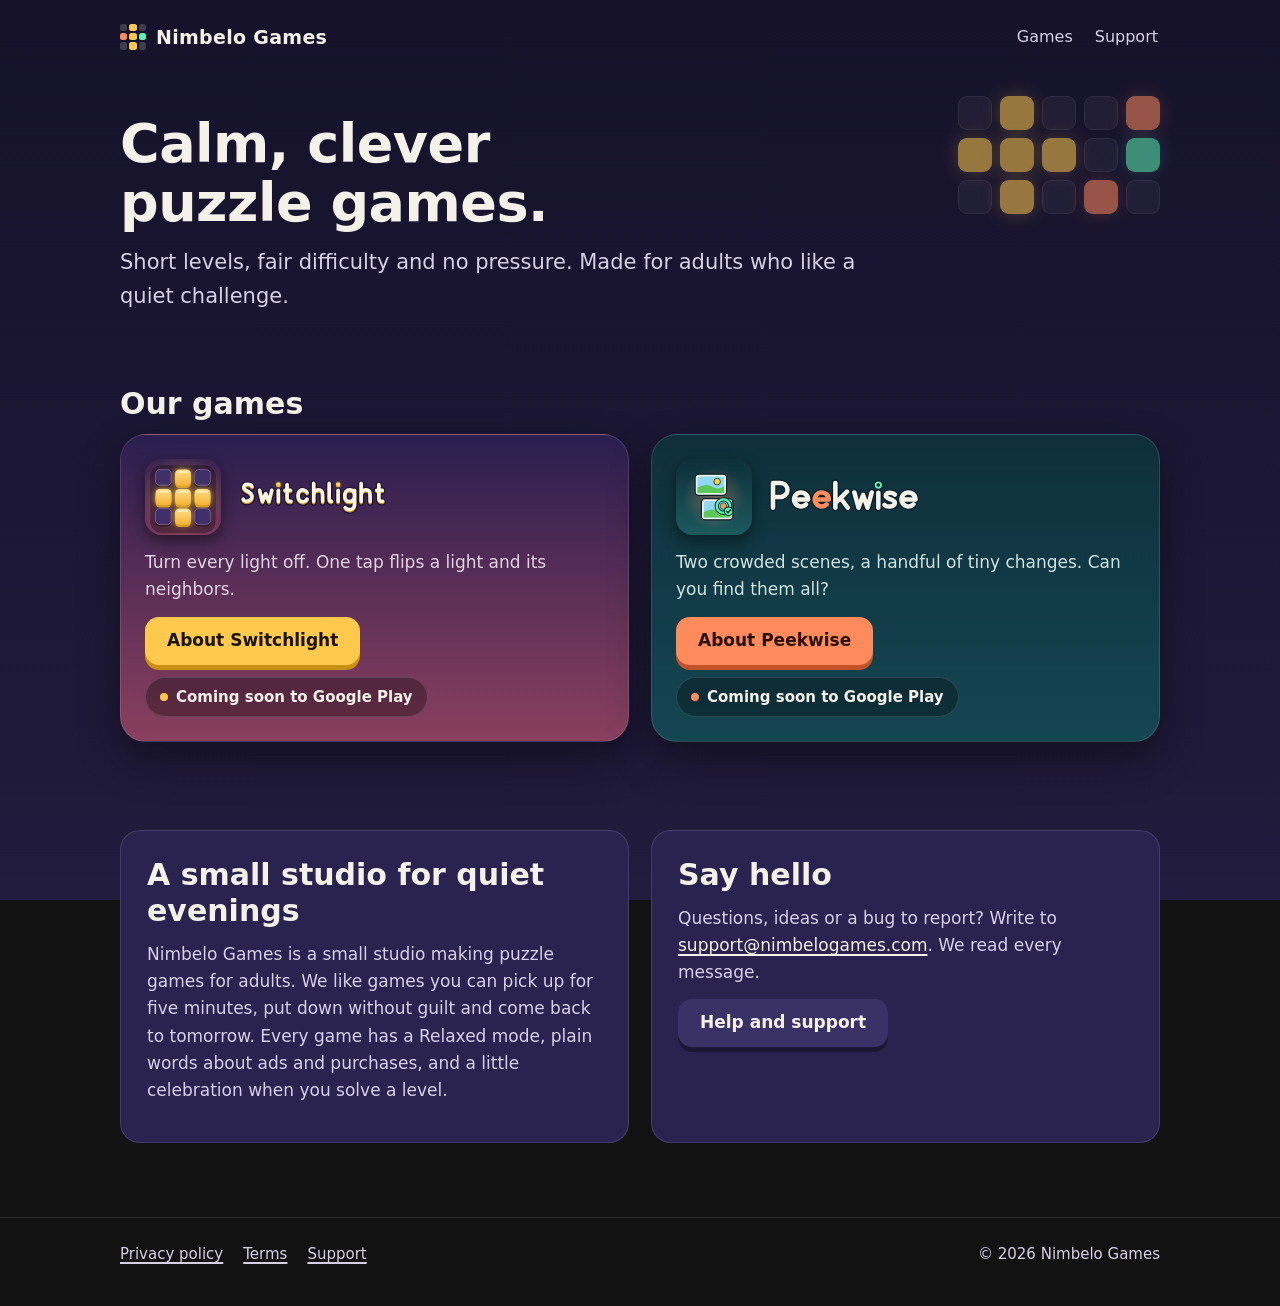
==== index.html @ 4d1a4976 "Favicon on every page; screenshot frames hidden until real ones exist (design 71d658f) Co-Authored-B" ====
<!doctype html>
<html lang="en">
<head>
<meta charset="utf-8">
<meta name="viewport" content="width=device-width, initial-scale=1">
<title>Nimbelo Games: calm, clever puzzle games for adults</title>
<meta name="description" content="Nimbelo Games makes calm, clever puzzle games for adults. Short levels, fair difficulty and no pressure. Switchlight and Peekwise, coming to Google Play.">
<meta name="theme-color" content="#15122A">
<link rel="icon" href="/assets/favicon.svg" type="image/svg+xml">
<link rel="stylesheet" href="/site.css">
</head>
<body class="studio">
<a class="skip" href="#main">Skip to content</a>
<header class="site-header"><div class="wrap">
  <a class="studio-name" href="/"><span class="studio-mark" aria-hidden="true"><i></i><i class="on"></i><i></i><i class="alt"></i><i class="on"></i><i class="mint"></i><i></i><i class="on"></i><i></i></span>Nimbelo Games</a>
  <nav class="site-nav" aria-label="Main"><a href="#games">Games</a><a href="/support/">Support</a></nav>
</div></header>

<main id="main">
  <div class="wrap hero">
    <div class="hero-cells" aria-hidden="true">
      <i class="" style="--d:0"></i><i class="on" style="--d:1"></i><i class="" style="--d:2"></i><i class="" style="--d:3"></i><i class="alt" style="--d:4"></i>
      <i class="on" style="--d:1"></i><i class="on" style="--d:2"></i><i class="on" style="--d:3"></i><i class="" style="--d:4"></i><i class="mint" style="--d:5"></i>
      <i class="" style="--d:2"></i><i class="on" style="--d:3"></i><i class="" style="--d:4"></i><i class="alt" style="--d:5"></i><i class="" style="--d:6"></i>
    </div>
    <h1>Calm, clever<br>puzzle games.</h1>
    <p class="lead">Short levels, fair difficulty and no pressure. Made for adults who like a quiet challenge.</p>
  </div>

  <section id="games" aria-labelledby="games-h"><div class="wrap">
    <h2 id="games-h">Our games</h2>
    <div class="games">
      <article class="game-card switchlight">
        <div class="head">
          <img class="icon" src="/assets/switchlight-icon.svg" alt="" width="76" height="76">
          <img class="wordmark" src="/assets/switchlight-wordmark.svg" alt="Switchlight" height="38">
        </div>
        <p>Turn every light off. One tap flips a light and its neighbors.</p>
        <div class="actions"><a class="btn" href="/switchlight/">About Switchlight</a><span class="soon">Coming soon to Google Play</span></div>
      </article>
      <article class="game-card peekwise">
        <div class="head">
          <img class="icon" src="/assets/peekwise-icon-full.svg" alt="" width="76" height="76">
          <img class="wordmark" src="/assets/peekwise-wordmark-flat.svg" alt="Peekwise" height="38">
        </div>
        <p>Two crowded scenes, a handful of tiny changes. Can you find them all?</p>
        <div class="actions"><a class="btn" href="/peekwise/">About Peekwise</a><span class="soon">Coming soon to Google Play</span></div>
      </article>
    </div>
  </div></section>

  <section aria-label="About and contact"><div class="wrap two">
    <div class="panel">
      <h2>A small studio for quiet evenings</h2>
      <p class="muted" style="color:var(--text2)">Nimbelo Games is a small studio making puzzle games for adults. We like games you can pick up for five minutes, put down without guilt and come back to tomorrow. Every game has a Relaxed mode, plain words about ads and purchases, and a little celebration when you solve a level.</p>
    </div>
    <div class="panel">
      <h2>Say hello</h2>
      <p style="color:var(--text2)">Questions, ideas or a bug to report? Write to <a href="mailto:support@nimbelogames.com">support@nimbelogames.com</a>. We read every message.</p>
      <a class="btn quiet" href="/support/">Help and support</a>
    </div>
  </div></section>
</main>

<footer class="site-footer"><div class="wrap">
  <nav aria-label="Footer"><a href="/privacy">Privacy policy</a><a href="/terms">Terms</a><a href="/support/">Support</a></nav>
  <span>© 2026 Nimbelo Games</span>
</div></footer>
</body>
</html>
---- site.css ----
/* Nimbelo Games website v1 (Designer, 2026-11-20).
   Plain CSS, system fonts only, no third-party requests, no JavaScript needed.
   Three themes on <body>: .studio (home, support), .switchlight, .peekwise.
   All text pairs checked: body text >= 7:1, small/secondary text >= 4.5:1. */

:root{
  color-scheme: dark;
  --font: system-ui, -apple-system, "Segoe UI", Roboto, "Helvetica Neue", Arial, sans-serif;
  --text: #F4F1E8;
  --radius: 20px;
  --max: 1080px;
  --gutter: 20px;
}

/* ---- themes ---- */
.studio{      --top:#15122A; --bottom:#211B3D; --surface:#2A2350; --raised:#3A3166; --text2:#D6D0E6; --muted:#B4ACCB; --accent:#C7B6FF; --onAccent:#15122A; --accentEdge:#8E7BD6; --line:#FFFFFF1F; }
.switchlight{ --top:#2A1E4F; --bottom:#8A3F5E; --surface:#34265E; --raised:#46356F; --text2:#E3D3E6; --muted:#BBA8CC; --accent:#FFC94D; --onAccent:#1A1300; --accentEdge:#C98F12; --line:#FFFFFF1F; }
.peekwise{    --top:#0E2F3B; --bottom:#144652; --surface:#15404C; --raised:#1F5566; --text2:#CFE3DF; --muted:#A9CBC6; --accent:#FF8A5C; --onAccent:#2B0F02; --accentEdge:#C2522A; --mint:#5CF2B5; --line:#FFFFFF1F; }

*{box-sizing:border-box}
html{background:var(--top)}
body{margin:0;font:17px/1.6 var(--font);color:var(--text);background:linear-gradient(var(--top),var(--bottom)) fixed;min-height:100vh;-webkit-text-size-adjust:100%}
img,svg{max-width:100%;display:block}
a{color:var(--text);text-decoration:underline;text-decoration-thickness:1.5px;text-underline-offset:3px}
a:hover{text-decoration-thickness:2.5px}
:focus-visible{outline:3px solid var(--accent);outline-offset:3px;border-radius:6px}
.wrap{max-width:var(--max);margin:0 auto;padding:0 var(--gutter)}
.skip{position:absolute;left:-999px}.skip:focus{left:var(--gutter);top:8px;background:var(--surface);padding:8px 12px;z-index:9}

/* ---- header ---- */
.site-header{padding:18px 0}
.site-header .wrap{display:flex;align-items:center;justify-content:space-between;gap:16px;flex-wrap:wrap}
.studio-name{font-weight:800;font-size:19px;letter-spacing:.3px;text-decoration:none;display:inline-flex;align-items:center;gap:10px}
.studio-mark{width:26px;height:26px;display:grid;grid-template-columns:repeat(3,1fr);gap:2px}
.studio-mark i{border-radius:2.5px;background:#FFFFFF2E}
.studio-mark i.on{background:#FFC94D}.studio-mark i.alt{background:#FF8A5C}.studio-mark i.mint{background:#5CF2B5}
.site-nav{display:flex;gap:18px;font-size:16px}
.site-nav a{text-decoration:none;color:var(--text2);padding:6px 2px}
.site-nav a[aria-current=page]{color:var(--text);text-decoration:underline}

/* ---- type ---- */
h1{font-size:clamp(34px,6vw,54px);line-height:1.1;margin:0 0 14px;font-weight:800;letter-spacing:-.5px}
h2{font-size:clamp(24px,3.4vw,30px);line-height:1.2;margin:0 0 12px;font-weight:750}
h3{font-size:19px;line-height:1.3;margin:0 0 6px}
.lead{font-size:clamp(18px,2.2vw,21px);color:var(--text2);max-width:36em;margin:0}
p{margin:0 0 12px}
section{padding:44px 0}
.muted{color:var(--muted)}

/* ---- buttons and pills ---- */
.btn{display:inline-flex;align-items:center;gap:8px;min-height:48px;padding:0 22px;border-radius:14px;font-weight:750;font-size:17px;text-decoration:none;color:var(--onAccent);background:var(--accent);box-shadow:0 5px 0 var(--accentEdge);transition:transform 80ms,box-shadow 80ms}
.btn:active{transform:translateY(4px);box-shadow:0 1px 0 var(--accentEdge)}
.btn.quiet{background:var(--raised);color:var(--text);box-shadow:0 5px 0 #00000055}
.soon{display:inline-flex;align-items:center;gap:8px;min-height:40px;padding:0 14px;border-radius:999px;background:#0000004D;border:1.5px solid var(--line);color:var(--text);font-size:15px;font-weight:650}
.soon::before{content:"";width:8px;height:8px;border-radius:50%;background:var(--accent)}
/* When live: replace .soon with Google's official "Get it on Google Play" badge
   (Google's files and rules only, verify on the Google Play badge page). */

/* ---- home ---- */
.hero{padding-top:40px;padding-bottom:28px;position:relative}
.hero-cells{position:absolute;right:var(--gutter);top:22px;display:grid;grid-template-columns:repeat(5,34px);gap:8px;opacity:.55;pointer-events:none}
.hero-cells i{width:34px;height:34px;border-radius:9px;background:#FFFFFF14;border:1.5px solid #FFFFFF1F}
.hero-cells i.on{background:#FFC94D;border-color:#FFC94D;box-shadow:0 0 18px #FFC94D66}
.hero-cells i.alt{background:#FF8A5C;border-color:#FF8A5C;box-shadow:0 0 18px #FF8A5C55}
.hero-cells i.mint{background:#5CF2B5;border-color:#5CF2B5;box-shadow:0 0 18px #5CF2B555}
@media (max-width:760px){.hero-cells{position:static;grid-template-columns:repeat(5,22px);gap:6px;margin:0 0 20px;opacity:.7}.hero-cells i{width:22px;height:22px;border-radius:6px}}
.games{display:grid;grid-template-columns:repeat(auto-fit,minmax(300px,1fr));gap:22px}
.game-card{transition:transform 220ms cubic-bezier(.22,1,.36,1),box-shadow 220ms;border-radius:26px;padding:24px;display:flex;flex-direction:column;gap:14px;background:linear-gradient(var(--top),var(--bottom));border:1.5px solid var(--line);box-shadow:0 18px 40px #0006}
.game-card .head{display:flex;align-items:center;gap:16px}
.game-card .icon{width:76px;height:76px;border-radius:22%;overflow:hidden;flex:none;box-shadow:0 6px 16px #0007}
.game-card .wordmark{height:38px;width:auto}
.game-card p{color:var(--text2);margin:0}
.game-card .actions{display:flex;flex-wrap:wrap;gap:12px;align-items:center;margin-top:auto}
.panel{background:var(--surface);border-radius:var(--radius);padding:26px;border:1.5px solid var(--line)}
.two{display:grid;grid-template-columns:repeat(auto-fit,minmax(300px,1fr));gap:22px}

/* ---- game pages ---- */
.game-hero{display:grid;grid-template-columns:1.1fr .9fr;gap:36px;align-items:center;padding-top:30px;padding-bottom:44px}
@media (max-width:820px){.game-hero{grid-template-columns:1fr}}
.game-hero .id{display:flex;align-items:center;gap:18px;margin-bottom:18px;flex-wrap:wrap}
.game-hero .icon{width:96px;height:96px;border-radius:22%;overflow:hidden;box-shadow:0 8px 22px #0007}
.game-hero .wordmark{height:72px;width:auto}
.subtitle{margin:4px 0 0;font-weight:700;font-size:18px;color:var(--text2)}
.peekwise .shot{border:3px solid #08202A}
.sr-h1{position:absolute;width:1px;height:1px;overflow:hidden;clip:rect(0 0 0 0)}
.shot{aspect-ratio:9/19.5;max-width:300px;width:100%;margin:0 auto;border-radius:30px;border:6px solid #0A0B14;background:var(--surface);box-shadow:0 18px 44px #0008;display:grid;place-items:center;text-align:center;color:var(--muted);font-size:14px;padding:16px;overflow:hidden}
.shot img{width:100%;height:100%;object-fit:cover;border-radius:24px}
.points{display:grid;gap:30px}
.point{display:grid;grid-template-columns:1fr 240px;gap:28px;align-items:center}
.point:nth-child(even){grid-template-columns:240px 1fr}
.point:nth-child(even) .shot{order:-1}
@media (max-width:720px){.point,.point:nth-child(even){grid-template-columns:1fr}.point:nth-child(even) .shot{order:0}.point .shot{max-width:240px}}
.point .num{display:inline-grid;place-items:center;width:34px;height:34px;border-radius:10px;background:var(--accent);color:var(--onAccent);font-weight:800;margin-bottom:10px;box-shadow:0 3px 0 var(--accentEdge)}

/* ---- FAQ (native details, works without JS) ---- */
.faq{display:grid;gap:10px;max-width:780px}
.faq details{background:var(--surface);border:1.5px solid var(--line);border-radius:16px}
.faq summary{cursor:pointer;list-style:none;padding:16px 50px 16px 18px;font-weight:700;position:relative;min-height:48px}
.faq summary::-webkit-details-marker{display:none}
.faq summary::after{content:"";position:absolute;right:20px;top:50%;width:10px;height:10px;border-right:2.5px solid var(--text2);border-bottom:2.5px solid var(--text2);transform:translateY(-70%) rotate(45deg);transition:transform 150ms}
.faq details[open] summary::after{transform:translateY(-30%) rotate(225deg)}
.faq .a{padding:0 18px 16px;color:var(--text2)}
.faq .a p:last-child{margin:0}
@media (prefers-reduced-motion:reduce){*{transition:none!important}}

/* ---- support ---- */
.mail{font-size:clamp(20px,3vw,26px);font-weight:750;word-break:break-word}
.checklist{margin:10px 0 0;padding-left:22px;color:var(--text2)}

/* ---- footer ---- */
.site-footer{border-top:1.5px solid var(--line);margin-top:30px;padding:24px 0 40px;font-size:15px;color:var(--text2)}
.site-footer .wrap{display:flex;flex-wrap:wrap;gap:12px 22px;align-items:center;justify-content:space-between}
.site-footer nav{display:flex;flex-wrap:wrap;gap:8px 20px}
.site-footer a{color:var(--text2)}

/* ---- motion (light touch; all of it off with prefers-reduced-motion) ---- */
@media (prefers-reduced-motion:no-preference){
  /* hero cells: a slow light wave, like a level being solved */
  .hero-cells i{animation:cellwave 6s ease-in-out infinite;animation-delay:calc(var(--d,0) * 120ms)}
  @keyframes cellwave{0%,70%,100%{filter:none;transform:none}78%{filter:brightness(1.6);transform:scale(1.08)}}
  /* game cards lift a little on hover/focus */
  .game-card:hover,.game-card:focus-within{transform:translateY(-4px);box-shadow:0 26px 50px #0008}
  /* soft glow on game icons */
  .game-hero .icon{animation:iconglow 4.8s ease-in-out infinite}
  @keyframes iconglow{50%{box-shadow:0 8px 34px color-mix(in srgb,var(--accent) 45%,transparent)}}
  /* FAQ answers ease in */
  .faq details[open] .a{animation:fadein 220ms ease-out}
  @keyframes fadein{from{opacity:0;transform:translateY(-4px)}}
}

/* ---- phones (360-430 px): header stays on one line ---- */
@media (max-width:430px){
  :root{--gutter:16px}
  body{font-size:16px}
  .studio-name{font-size:16px;gap:8px}
  .studio-mark{width:22px;height:22px}
  .site-nav{gap:12px;font-size:15px}
  .game-card{padding:20px}
  .game-card .icon{width:64px;height:64px}
  .game-hero .wordmark{height:54px}
  .game-card .wordmark{height:32px}
  .panel{padding:20px}
  section{padding:34px 0}
}

/* ---- legal pages (/privacy, /terms; added by the developer in the first build, kept here so rebuilds keep it) ---- */
.legal{max-width:780px;padding-top:24px;padding-bottom:48px}
.legal h1{margin-top:8px}
.legal h2{margin-top:32px;font-size:clamp(20px,2.6vw,23px);scroll-margin-top:16px}
.legal p,.legal li{color:var(--text2)}
.legal strong{color:var(--text)}
.legal li{margin:6px 0}
.legal code{font-size:.92em}
.legal .note{border-left:3px solid currentColor;padding-left:12px}
.langs{display:flex;flex-wrap:wrap;gap:8px 16px;font-size:.95em}
.langs a[aria-current]{font-weight:700;text-decoration:none}

/* ---- screenshots not ready yet: hide the empty frames (real screenshots only) ----
   Remove the "pending" class from a .shot when its real image goes in. */
.shot.pending{display:none}
.game-hero:has(.shot.pending){grid-template-columns:1fr;padding-bottom:20px}
.points:has(.shot.pending){grid-template-columns:repeat(auto-fit,minmax(240px,1fr));gap:18px}
.point:has(.shot.pending){display:block;background:var(--surface);border:1.5px solid var(--line);border-radius:var(--radius);padding:22px}
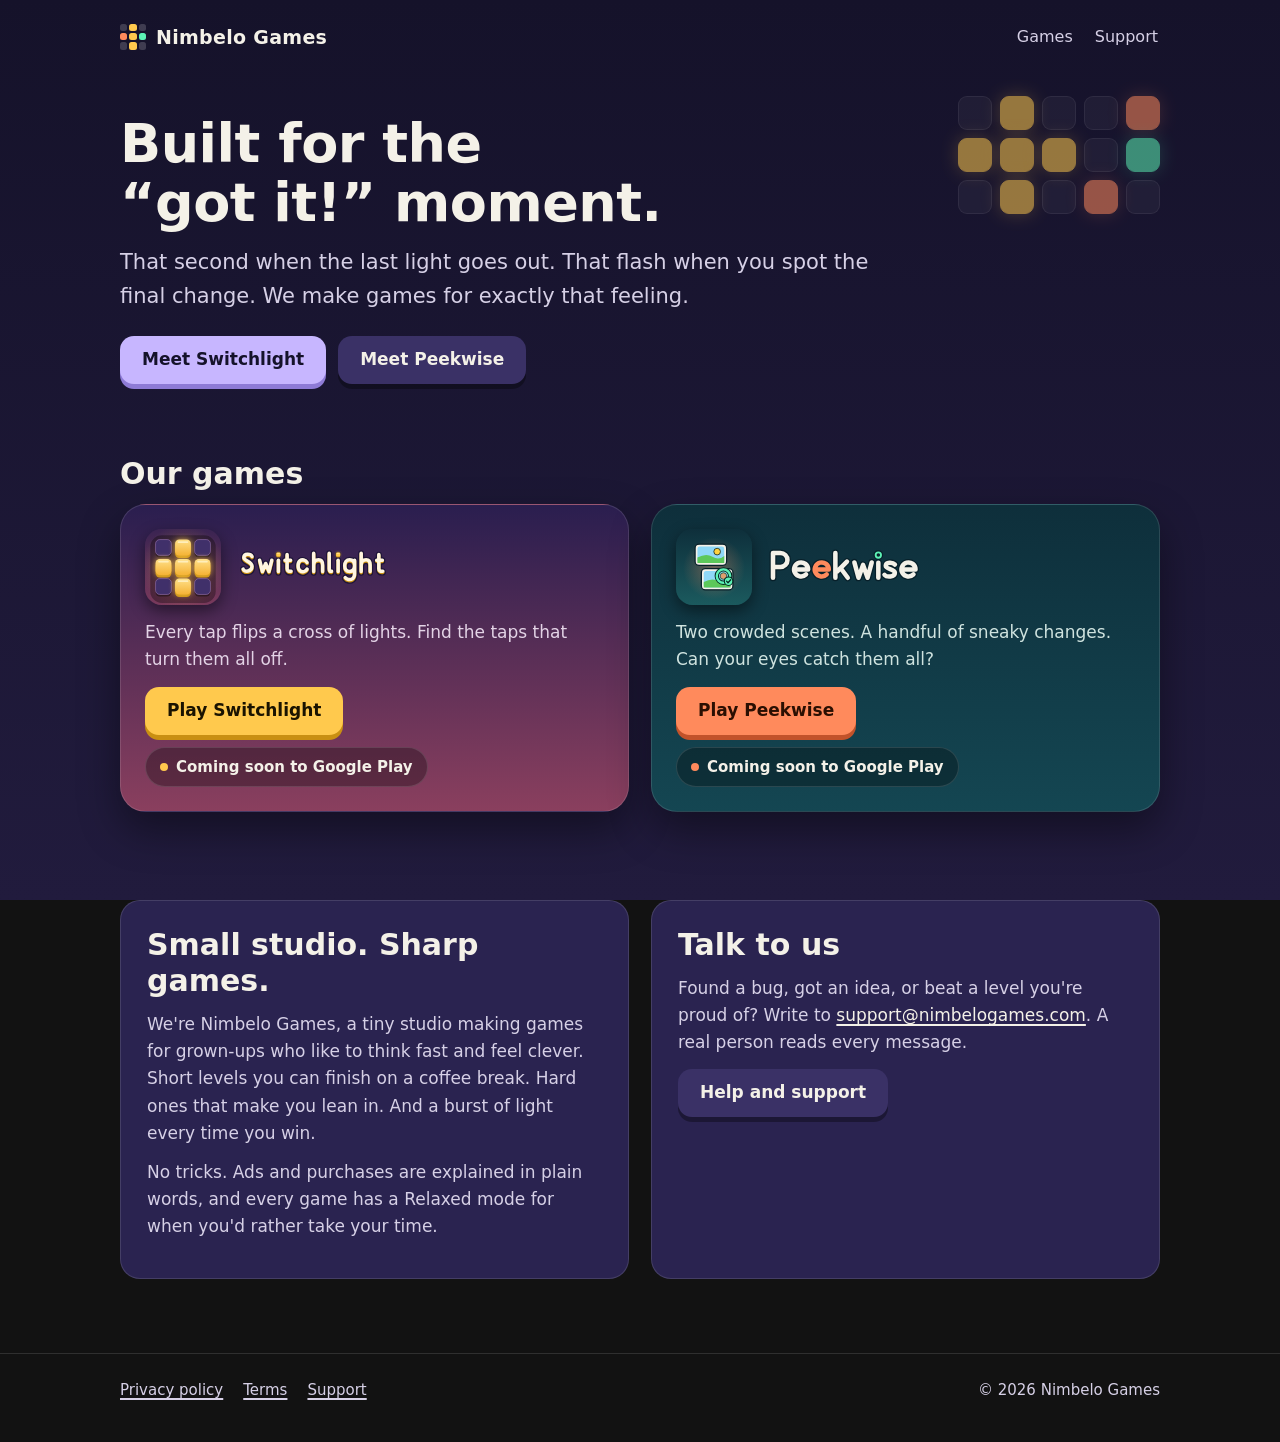
==== commit 311b2b3b: "Website copy v2 from Marketing (toren-hq 30aea82) Co-Authored-By: Claude Opus 5.5 <noreply@anthropic" ====
--- a/index.html
+++ b/index.html
@@ -3,11 +3,11 @@
 <head>
 <meta charset="utf-8">
 <meta name="viewport" content="width=device-width, initial-scale=1">
-<title>Nimbelo Games: calm, clever puzzle games for adults</title>
-<meta name="description" content="Nimbelo Games makes calm, clever puzzle games for adults. Short levels, fair difficulty and no pressure. Switchlight and Peekwise, coming to Google Play.">
+<title>Nimbelo Games: Switchlight and Peekwise</title>
+<meta name="description" content="Two games built for that &quot;got it!&quot; moment. Switch off every light in Switchlight. Spot every sneaky change in Peekwise. Coming soon to Google Play.">
 <meta name="theme-color" content="#15122A">
 <link rel="icon" href="/assets/favicon.svg" type="image/svg+xml">
-<link rel="stylesheet" href="/site.css">
+<link rel="stylesheet" href="/site.css?v=990fc7dd">
 </head>
 <body class="studio">
 <a class="skip" href="#main">Skip to content</a>
@@ -23,8 +23,9 @@
       <i class="on" style="--d:1"></i><i class="on" style="--d:2"></i><i class="on" style="--d:3"></i><i class="" style="--d:4"></i><i class="mint" style="--d:5"></i>
       <i class="" style="--d:2"></i><i class="on" style="--d:3"></i><i class="" style="--d:4"></i><i class="alt" style="--d:5"></i><i class="" style="--d:6"></i>
     </div>
-    <h1>Calm, clever<br>puzzle games.</h1>
-    <p class="lead">Short levels, fair difficulty and no pressure. Made for adults who like a quiet challenge.</p>
+    <h1>Built for the<br>&ldquo;got it!&rdquo; moment.</h1>
+    <p class="lead">That second when the last light goes out. That flash when you spot the final change. We make games for exactly that feeling.</p>
+    <div class="actions" style="margin-top:22px;display:flex;flex-wrap:wrap;gap:12px"><a class="btn" href="/switchlight/">Meet Switchlight</a><a class="btn quiet" href="/peekwise/">Meet Peekwise</a></div>
   </div>
 
   <section id="games" aria-labelledby="games-h"><div class="wrap">
@@ -35,28 +36,29 @@
           <img class="icon" src="/assets/switchlight-icon.svg" alt="" width="76" height="76">
           <img class="wordmark" src="/assets/switchlight-wordmark.svg" alt="Switchlight" height="38">
         </div>
-        <p>Turn every light off. One tap flips a light and its neighbors.</p>
-        <div class="actions"><a class="btn" href="/switchlight/">About Switchlight</a><span class="soon">Coming soon to Google Play</span></div>
+        <p>Every tap flips a cross of lights. Find the taps that turn them all off.</p>
+        <div class="actions"><a class="btn" href="/switchlight/">Play Switchlight</a><span class="soon">Coming soon to Google Play</span></div>
       </article>
       <article class="game-card peekwise">
         <div class="head">
           <img class="icon" src="/assets/peekwise-icon-full.svg" alt="" width="76" height="76">
           <img class="wordmark" src="/assets/peekwise-wordmark-flat.svg" alt="Peekwise" height="38">
         </div>
-        <p>Two crowded scenes, a handful of tiny changes. Can you find them all?</p>
-        <div class="actions"><a class="btn" href="/peekwise/">About Peekwise</a><span class="soon">Coming soon to Google Play</span></div>
+        <p>Two crowded scenes. A handful of sneaky changes. Can your eyes catch them all?</p>
+        <div class="actions"><a class="btn" href="/peekwise/">Play Peekwise</a><span class="soon">Coming soon to Google Play</span></div>
       </article>
     </div>
   </div></section>
 
   <section aria-label="About and contact"><div class="wrap two">
     <div class="panel">
-      <h2>A small studio for quiet evenings</h2>
-      <p class="muted" style="color:var(--text2)">Nimbelo Games is a small studio making puzzle games for adults. We like games you can pick up for five minutes, put down without guilt and come back to tomorrow. Every game has a Relaxed mode, plain words about ads and purchases, and a little celebration when you solve a level.</p>
+      <h2>Small studio. Sharp games.</h2>
+      <p class="muted" style="color:var(--text2)">We're Nimbelo Games, a tiny studio making games for grown-ups who like to think fast and feel clever. Short levels you can finish on a coffee break. Hard ones that make you lean in. And a burst of light every time you win.</p>
+      <p style="color:var(--text2)">No tricks. Ads and purchases are explained in plain words, and every game has a Relaxed mode for when you'd rather take your time.</p>
     </div>
     <div class="panel">
-      <h2>Say hello</h2>
-      <p style="color:var(--text2)">Questions, ideas or a bug to report? Write to <a href="mailto:support@nimbelogames.com">support@nimbelogames.com</a>. We read every message.</p>
+      <h2>Talk to us</h2>
+      <p style="color:var(--text2)">Found a bug, got an idea, or beat a level you're proud of? Write to <a href="mailto:support@nimbelogames.com">support@nimbelogames.com</a>. A real person reads every message.</p>
       <a class="btn quiet" href="/support/">Help and support</a>
     </div>
   </div></section>
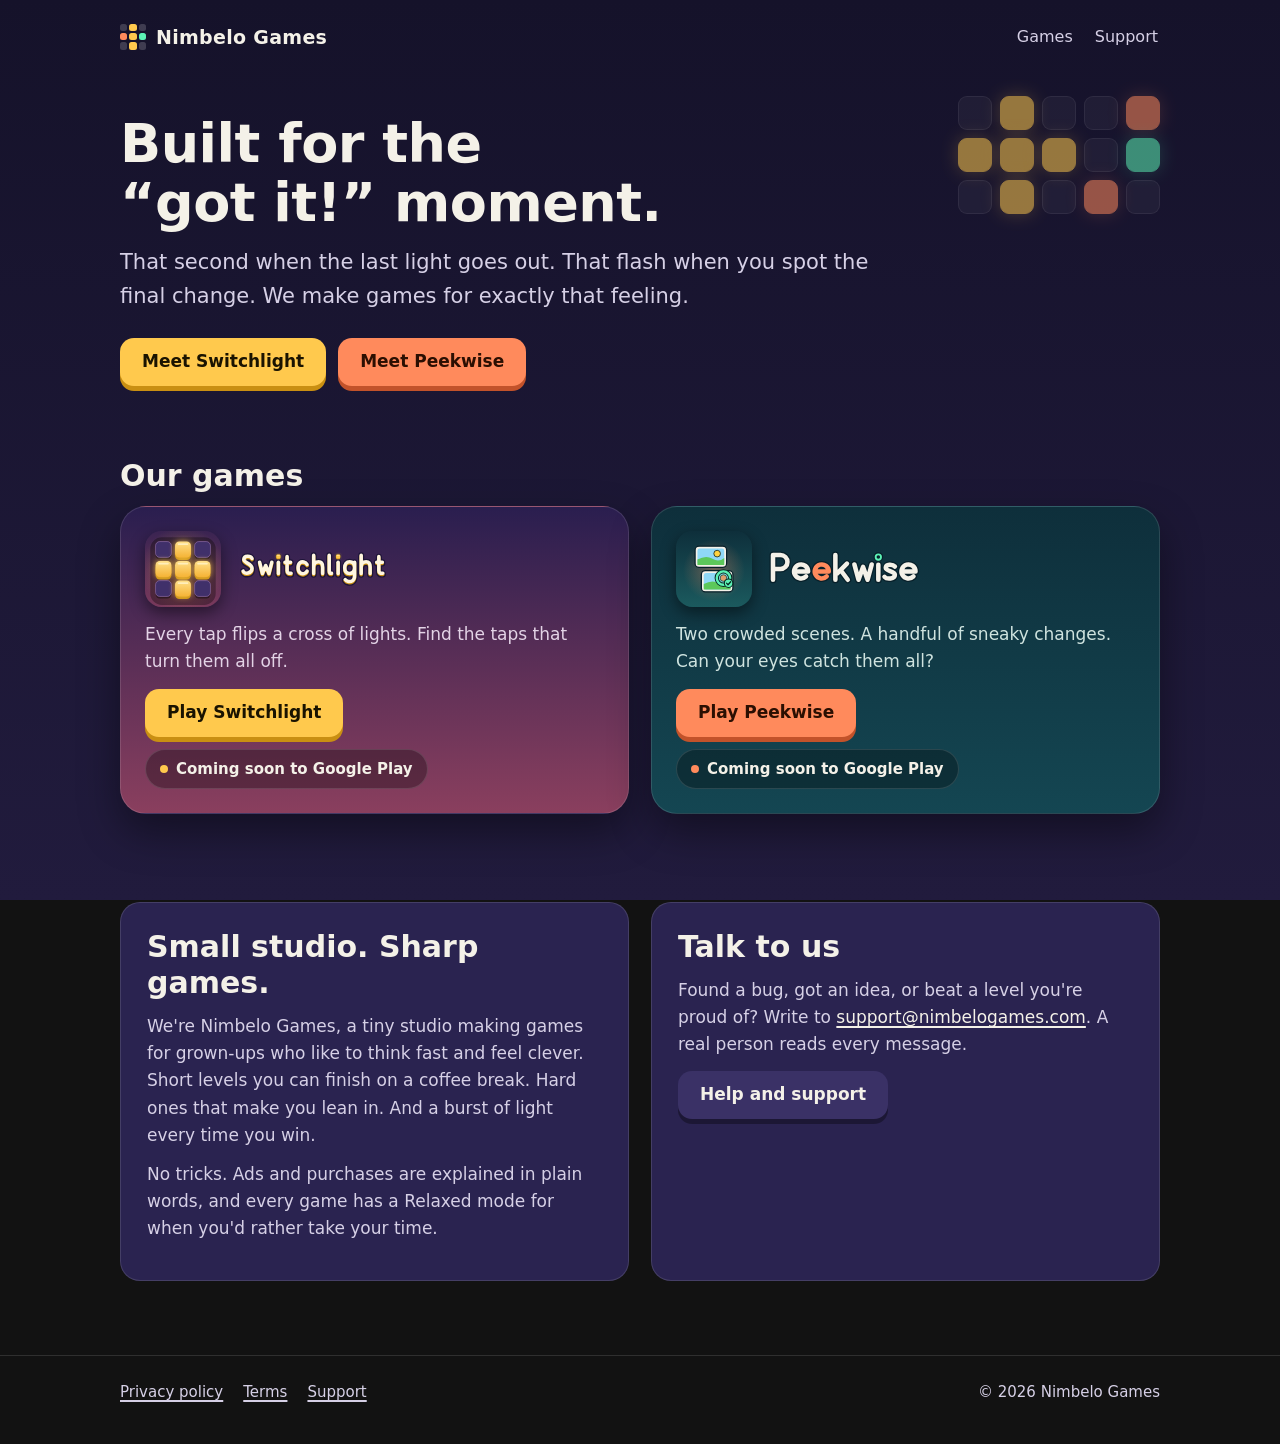
==== commit a31164c0: "Copy v2 from the design source (toren-hq 115a8c5): game-colour hero buttons, 'Play it your way' card" ====
--- a/index.html
+++ b/index.html
@@ -7,7 +7,7 @@
 <meta name="description" content="Two games built for that &quot;got it!&quot; moment. Switch off every light in Switchlight. Spot every sneaky change in Peekwise. Coming soon to Google Play.">
 <meta name="theme-color" content="#15122A">
 <link rel="icon" href="/assets/favicon.svg" type="image/svg+xml">
-<link rel="stylesheet" href="/site.css?v=990fc7dd">
+<link rel="stylesheet" href="/site.css?v=52393e60">
 </head>
 <body class="studio">
 <a class="skip" href="#main">Skip to content</a>
@@ -25,7 +25,7 @@
     </div>
     <h1>Built for the<br>&ldquo;got it!&rdquo; moment.</h1>
     <p class="lead">That second when the last light goes out. That flash when you spot the final change. We make games for exactly that feeling.</p>
-    <div class="actions" style="margin-top:22px;display:flex;flex-wrap:wrap;gap:12px"><a class="btn" href="/switchlight/">Meet Switchlight</a><a class="btn quiet" href="/peekwise/">Meet Peekwise</a></div>
+    <div class="hero-actions"><a class="btn switchlight" href="/switchlight/">Meet Switchlight</a><a class="btn peekwise" href="/peekwise/">Meet Peekwise</a></div>
   </div>
 
   <section id="games" aria-labelledby="games-h"><div class="wrap">
@@ -54,7 +54,7 @@
     <div class="panel">
       <h2>Small studio. Sharp games.</h2>
       <p class="muted" style="color:var(--text2)">We're Nimbelo Games, a tiny studio making games for grown-ups who like to think fast and feel clever. Short levels you can finish on a coffee break. Hard ones that make you lean in. And a burst of light every time you win.</p>
-      <p style="color:var(--text2)">No tricks. Ads and purchases are explained in plain words, and every game has a Relaxed mode for when you'd rather take your time.</p>
+      <p class="sub">No tricks. Ads and purchases are explained in plain words, and every game has a Relaxed mode for when you'd rather take your time.</p>
     </div>
     <div class="panel">
       <h2>Talk to us</h2>
--- a/site.css
+++ b/site.css
@@ -161,3 +161,16 @@
 .game-hero:has(.shot.pending){grid-template-columns:1fr;padding-bottom:20px}
 .points:has(.shot.pending){grid-template-columns:repeat(auto-fit,minmax(240px,1fr));gap:18px}
 .point:has(.shot.pending){display:block;background:var(--surface);border:1.5px solid var(--line);border-radius:var(--radius);padding:22px}
+
+/* ---- copy v2 (Marketing 30aea82) ---- */
+.hero-actions{display:flex;flex-wrap:wrap;gap:12px;margin-top:24px}
+.sub{color:var(--text2);margin-top:10px}
+.lead + .sub{font-size:clamp(16px,1.9vw,18px)}
+/* "Play it your way": choices as small cards, each with a lit cell in the game colour */
+.ways{list-style:none;margin:0;padding:0;display:grid;grid-template-columns:repeat(auto-fit,minmax(230px,1fr));gap:14px}
+.ways li{position:relative;background:var(--surface);border:1.5px solid var(--line);border-radius:var(--radius);padding:18px 18px 18px 54px;color:var(--text2)}
+.ways li::before{content:"";position:absolute;left:18px;top:21px;width:20px;height:20px;border-radius:6px;background:var(--accent);box-shadow:0 2px 0 var(--accentEdge),0 0 12px color-mix(in srgb,var(--accent) 45%,transparent)}
+.ways strong{display:block;color:var(--text);margin-bottom:2px}
+.ways-soon{margin-top:22px}
+@media (max-width:430px){.hero-actions .btn{flex:1 1 auto;justify-content:center}}
+.btn.switchlight,.btn.peekwise{background:var(--accent);min-height:48px}
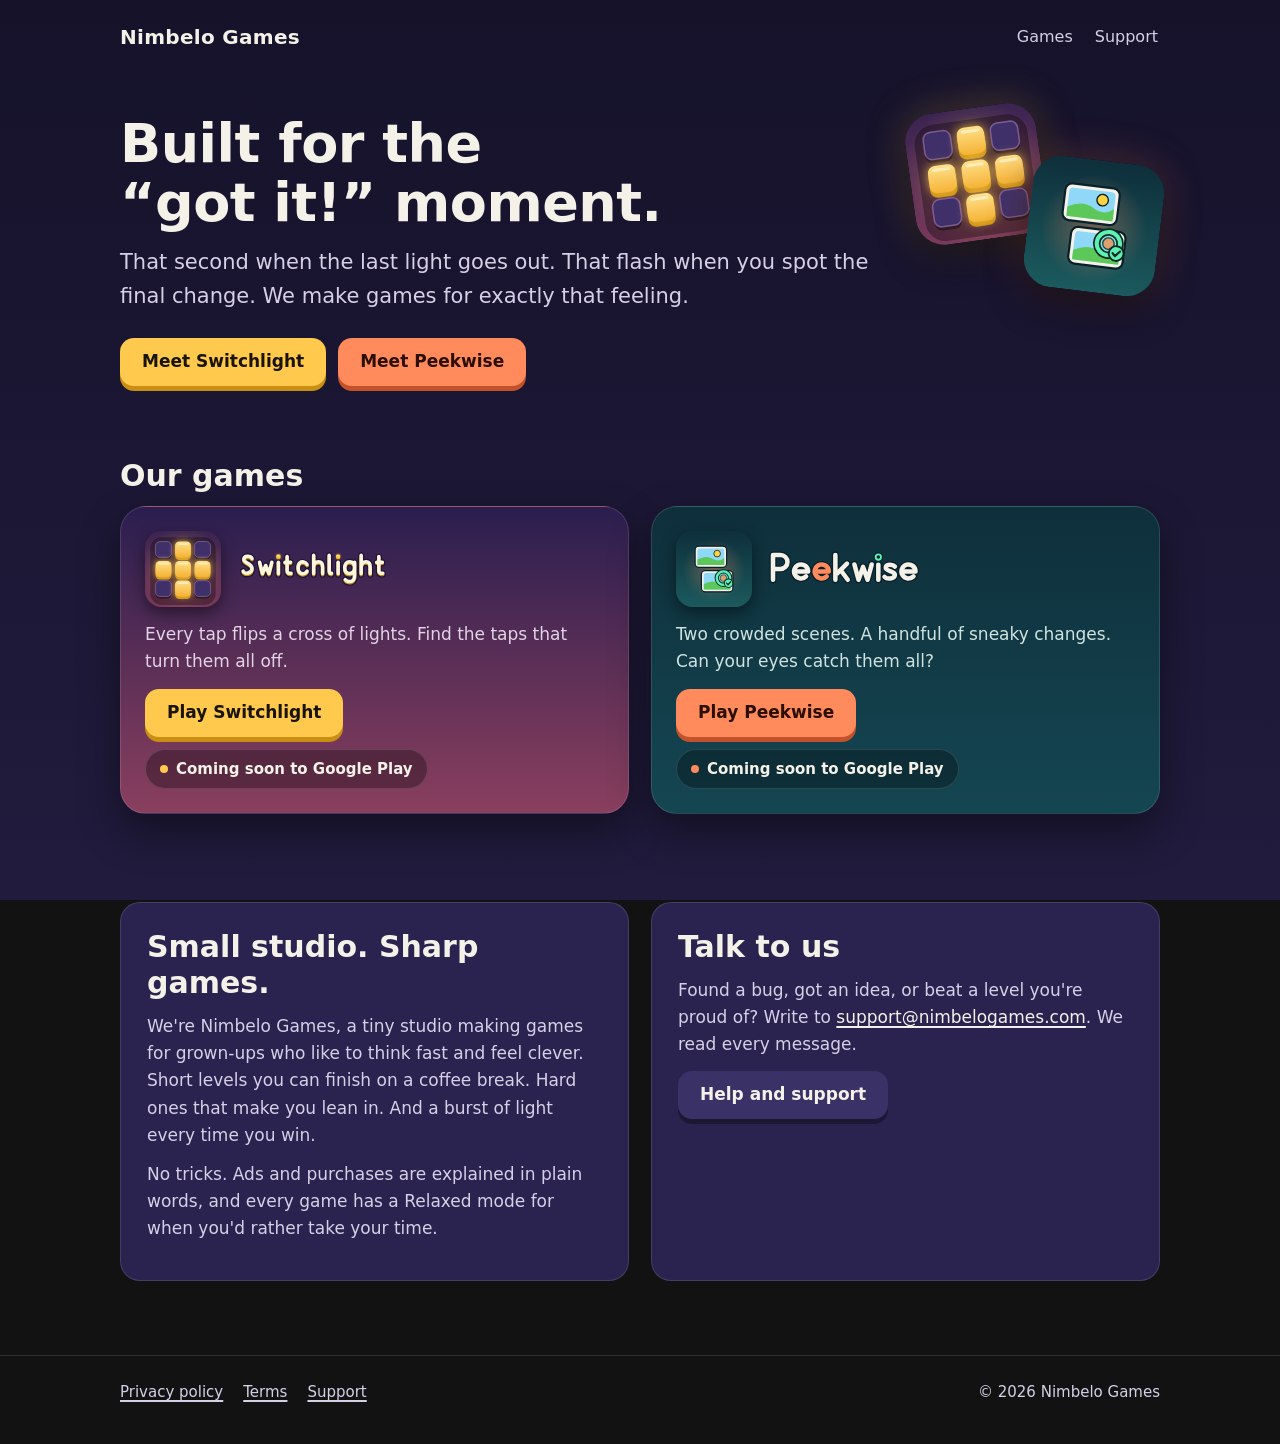
==== commit 2c57d930: "Rebuild from toren-hq 09a83cd: 'We read every message' wording; header studio name only; hero game i" ====
--- a/index.html
+++ b/index.html
@@ -7,21 +7,20 @@
 <meta name="description" content="Two games built for that &quot;got it!&quot; moment. Switch off every light in Switchlight. Spot every sneaky change in Peekwise. Coming soon to Google Play.">
 <meta name="theme-color" content="#15122A">
 <link rel="icon" href="/assets/favicon.svg" type="image/svg+xml">
-<link rel="stylesheet" href="/site.css?v=52393e60">
+<link rel="stylesheet" href="/site.css?v=ffde4684">
 </head>
 <body class="studio">
 <a class="skip" href="#main">Skip to content</a>
 <header class="site-header"><div class="wrap">
-  <a class="studio-name" href="/"><span class="studio-mark" aria-hidden="true"><i></i><i class="on"></i><i></i><i class="alt"></i><i class="on"></i><i class="mint"></i><i></i><i class="on"></i><i></i></span>Nimbelo Games</a>
+  <a class="studio-name" href="/">Nimbelo Games</a>
   <nav class="site-nav" aria-label="Main"><a href="#games">Games</a><a href="/support/">Support</a></nav>
 </div></header>
 
 <main id="main">
   <div class="wrap hero">
-    <div class="hero-cells" aria-hidden="true">
-      <i class="" style="--d:0"></i><i class="on" style="--d:1"></i><i class="" style="--d:2"></i><i class="" style="--d:3"></i><i class="alt" style="--d:4"></i>
-      <i class="on" style="--d:1"></i><i class="on" style="--d:2"></i><i class="on" style="--d:3"></i><i class="" style="--d:4"></i><i class="mint" style="--d:5"></i>
-      <i class="" style="--d:2"></i><i class="on" style="--d:3"></i><i class="" style="--d:4"></i><i class="alt" style="--d:5"></i><i class="" style="--d:6"></i>
+    <div class="hero-icons" aria-hidden="true">
+      <img class="sl" src="/assets/switchlight-icon.svg" alt="" width="120" height="120">
+      <img class="pw" src="/assets/peekwise-icon-full.svg" alt="" width="120" height="120">
     </div>
     <h1>Built for the<br>&ldquo;got it!&rdquo; moment.</h1>
     <p class="lead">That second when the last light goes out. That flash when you spot the final change. We make games for exactly that feeling.</p>
@@ -58,7 +57,7 @@
     </div>
     <div class="panel">
       <h2>Talk to us</h2>
-      <p style="color:var(--text2)">Found a bug, got an idea, or beat a level you're proud of? Write to <a href="mailto:support@nimbelogames.com">support@nimbelogames.com</a>. A real person reads every message.</p>
+      <p style="color:var(--text2)">Found a bug, got an idea, or beat a level you're proud of? Write to <a href="mailto:support@nimbelogames.com">support@nimbelogames.com</a>. We read every message.</p>
       <a class="btn quiet" href="/support/">Help and support</a>
     </div>
   </div></section>
--- a/site.css
+++ b/site.css
@@ -30,10 +30,7 @@
 /* ---- header ---- */
 .site-header{padding:18px 0}
 .site-header .wrap{display:flex;align-items:center;justify-content:space-between;gap:16px;flex-wrap:wrap}
-.studio-name{font-weight:800;font-size:19px;letter-spacing:.3px;text-decoration:none;display:inline-flex;align-items:center;gap:10px}
-.studio-mark{width:26px;height:26px;display:grid;grid-template-columns:repeat(3,1fr);gap:2px}
-.studio-mark i{border-radius:2.5px;background:#FFFFFF2E}
-.studio-mark i.on{background:#FFC94D}.studio-mark i.alt{background:#FF8A5C}.studio-mark i.mint{background:#5CF2B5}
+.studio-name{font-weight:800;font-size:20px;letter-spacing:.3px;text-decoration:none}
 .site-nav{display:flex;gap:18px;font-size:16px}
 .site-nav a{text-decoration:none;color:var(--text2);padding:6px 2px}
 .site-nav a[aria-current=page]{color:var(--text);text-decoration:underline}
@@ -58,12 +55,12 @@
 
 /* ---- home ---- */
 .hero{padding-top:40px;padding-bottom:28px;position:relative}
-.hero-cells{position:absolute;right:var(--gutter);top:22px;display:grid;grid-template-columns:repeat(5,34px);gap:8px;opacity:.55;pointer-events:none}
-.hero-cells i{width:34px;height:34px;border-radius:9px;background:#FFFFFF14;border:1.5px solid #FFFFFF1F}
-.hero-cells i.on{background:#FFC94D;border-color:#FFC94D;box-shadow:0 0 18px #FFC94D66}
-.hero-cells i.alt{background:#FF8A5C;border-color:#FF8A5C;box-shadow:0 0 18px #FF8A5C55}
-.hero-cells i.mint{background:#5CF2B5;border-color:#5CF2B5;box-shadow:0 0 18px #5CF2B555}
-@media (max-width:760px){.hero-cells{position:static;grid-template-columns:repeat(5,22px);gap:6px;margin:0 0 20px;opacity:.7}.hero-cells i{width:22px;height:22px;border-radius:6px}}
+.hero-icons{position:absolute;right:var(--gutter);top:34px;width:250px;height:190px;pointer-events:none}
+.hero-icons img{position:absolute;width:132px;height:132px;border-radius:22%;box-shadow:0 14px 34px #0008}
+.hero-icons .sl{left:0;top:0;transform:rotate(-8deg);box-shadow:0 14px 34px #0008,0 0 40px #FFC94D40}
+.hero-icons .pw{right:0;top:52px;transform:rotate(7deg);box-shadow:0 14px 34px #0008,0 0 40px #FF8A5C40}
+@media (min-width:761px){.hero:has(.hero-icons){padding-right:calc(var(--gutter) + 270px)}}
+@media (max-width:760px){.hero-icons{position:static;width:auto;height:auto;display:flex;gap:14px;margin:0 0 22px}.hero-icons img{position:static;width:60px;height:60px}.hero-icons .sl{transform:rotate(-5deg)}.hero-icons .pw{transform:rotate(5deg)}}
 .games{display:grid;grid-template-columns:repeat(auto-fit,minmax(300px,1fr));gap:22px}
 .game-card{transition:transform 220ms cubic-bezier(.22,1,.36,1),box-shadow 220ms;border-radius:26px;padding:24px;display:flex;flex-direction:column;gap:14px;background:linear-gradient(var(--top),var(--bottom));border:1.5px solid var(--line);box-shadow:0 18px 40px #0006}
 .game-card .head{display:flex;align-items:center;gap:16px}
@@ -115,9 +112,11 @@
 
 /* ---- motion (light touch; all of it off with prefers-reduced-motion) ---- */
 @media (prefers-reduced-motion:no-preference){
-  /* hero cells: a slow light wave, like a level being solved */
-  .hero-cells i{animation:cellwave 6s ease-in-out infinite;animation-delay:calc(var(--d,0) * 120ms)}
-  @keyframes cellwave{0%,70%,100%{filter:none;transform:none}78%{filter:brightness(1.6);transform:scale(1.08)}}
+  /* hero icons: a slow float, out of step with each other */
+  .hero-icons .sl{animation:floatsl 6s ease-in-out infinite}
+  .hero-icons .pw{animation:floatpw 6s ease-in-out -3s infinite}
+  @keyframes floatsl{50%{translate:0 -6px}}
+  @keyframes floatpw{50%{translate:0 -6px}}
   /* game cards lift a little on hover/focus */
   .game-card:hover,.game-card:focus-within{transform:translateY(-4px);box-shadow:0 26px 50px #0008}
   /* soft glow on game icons */
@@ -132,8 +131,7 @@
 @media (max-width:430px){
   :root{--gutter:16px}
   body{font-size:16px}
-  .studio-name{font-size:16px;gap:8px}
-  .studio-mark{width:22px;height:22px}
+  .studio-name{font-size:17px}
   .site-nav{gap:12px;font-size:15px}
   .game-card{padding:20px}
   .game-card .icon{width:64px;height:64px}
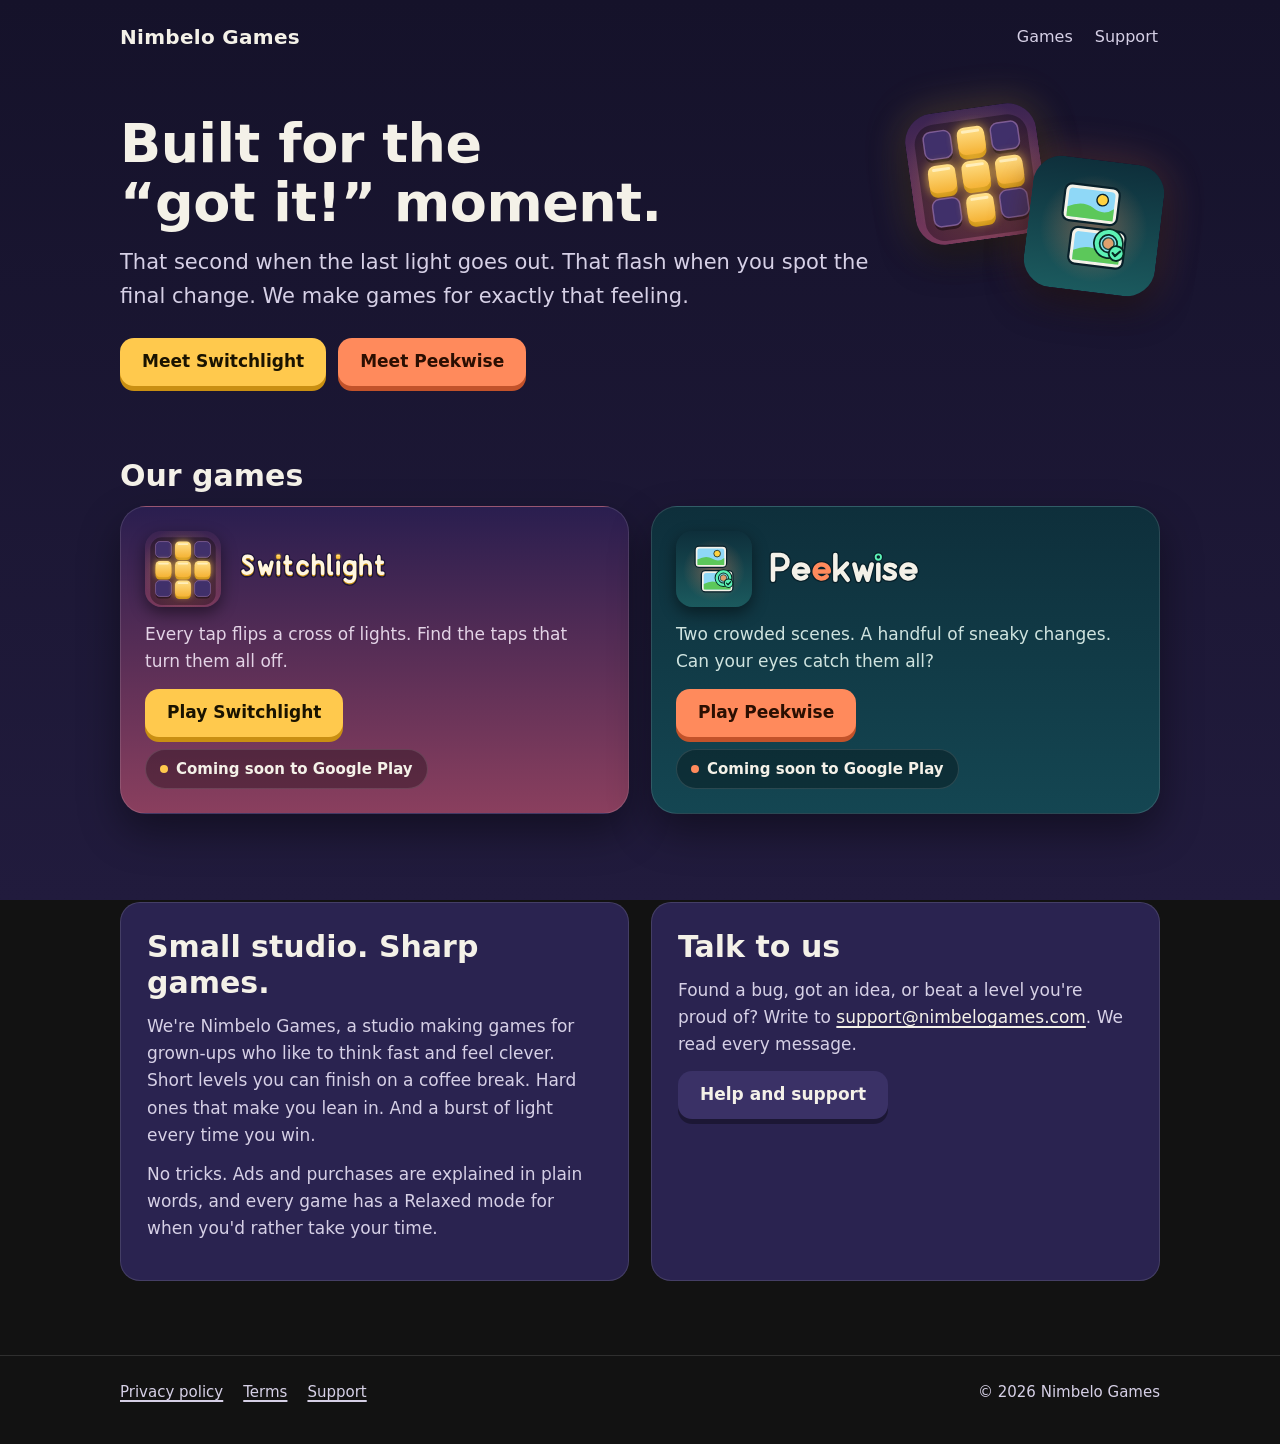
==== commit defdce41: "Rebuild from toren-hq d94f971: N favicon (hashed link), 'a studio' wording Co-Authored-By: Claude Op" ====
--- a/index.html
+++ b/index.html
@@ -6,7 +6,7 @@
 <title>Nimbelo Games: Switchlight and Peekwise</title>
 <meta name="description" content="Two games built for that &quot;got it!&quot; moment. Switch off every light in Switchlight. Spot every sneaky change in Peekwise. Coming soon to Google Play.">
 <meta name="theme-color" content="#15122A">
-<link rel="icon" href="/assets/favicon.svg" type="image/svg+xml">
+<link rel="icon" href="/assets/favicon.svg?v=a6698d24" type="image/svg+xml">
 <link rel="stylesheet" href="/site.css?v=ffde4684">
 </head>
 <body class="studio">
@@ -52,7 +52,7 @@
   <section aria-label="About and contact"><div class="wrap two">
     <div class="panel">
       <h2>Small studio. Sharp games.</h2>
-      <p class="muted" style="color:var(--text2)">We're Nimbelo Games, a tiny studio making games for grown-ups who like to think fast and feel clever. Short levels you can finish on a coffee break. Hard ones that make you lean in. And a burst of light every time you win.</p>
+      <p class="muted" style="color:var(--text2)">We're Nimbelo Games, a studio making games for grown-ups who like to think fast and feel clever. Short levels you can finish on a coffee break. Hard ones that make you lean in. And a burst of light every time you win.</p>
       <p class="sub">No tricks. Ads and purchases are explained in plain words, and every game has a Relaxed mode for when you'd rather take your time.</p>
     </div>
     <div class="panel">
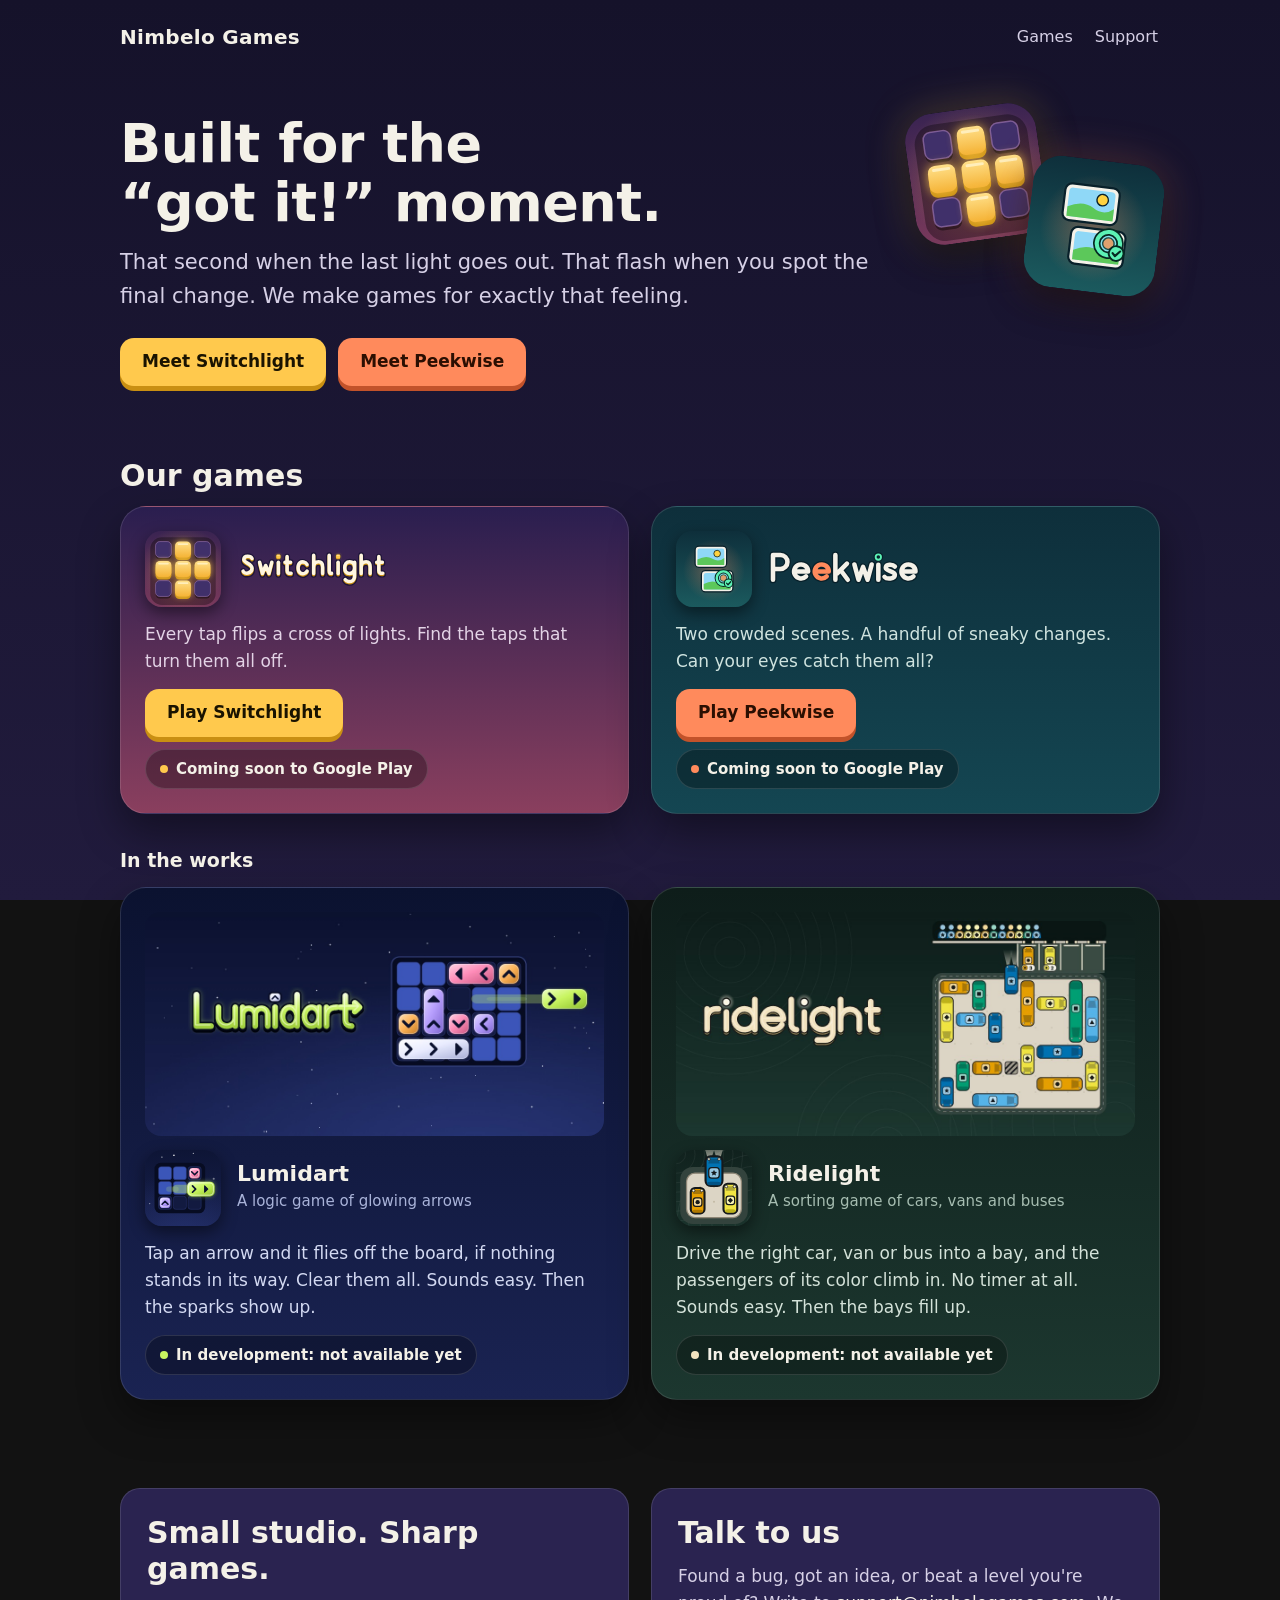
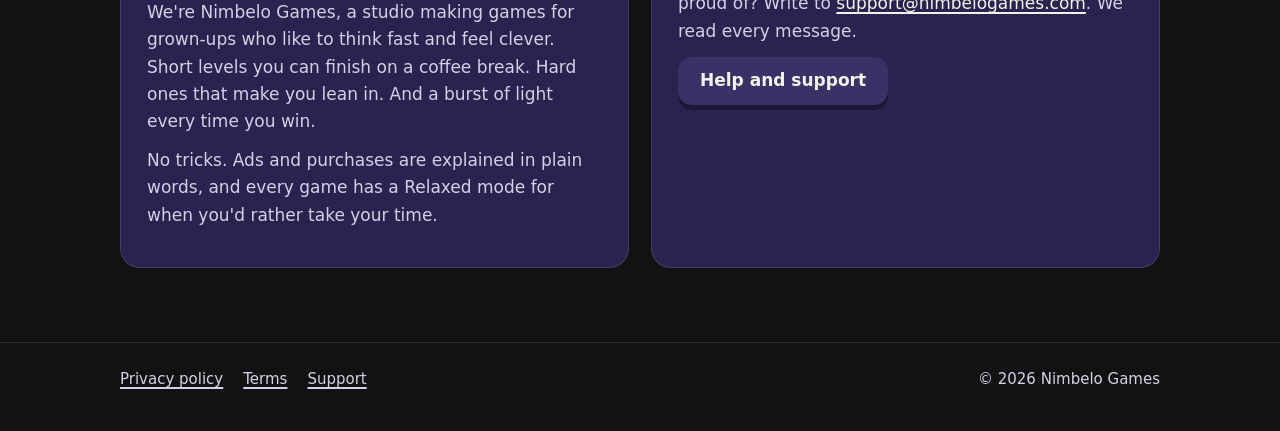
==== commit 788a5598: "Home: Lumidart and Ridelight 'In the works' cards (no store link; Compliance OK 5375c94; owner OK 20" ====
--- a/index.html
+++ b/index.html
@@ -4,10 +4,10 @@
 <meta charset="utf-8">
 <meta name="viewport" content="width=device-width, initial-scale=1">
 <title>Nimbelo Games: Switchlight and Peekwise</title>
-<meta name="description" content="Two games built for that &quot;got it!&quot; moment. Switch off every light in Switchlight. Spot every sneaky change in Peekwise. Coming soon to Google Play.">
+<meta name="description" content="Two games built for that &quot;got it!&quot; moment. Switch off every light in Switchlight. Spot every sneaky change in Peekwise. Coming soon to Google Play. Next in the works: Lumidart and Ridelight.">
 <meta name="theme-color" content="#15122A">
 <link rel="icon" href="/assets/favicon.svg?v=a6698d24" type="image/svg+xml">
-<link rel="stylesheet" href="/site.css?v=ffde4684">
+<link rel="stylesheet" href="/site.css?v=de8065a5">
 </head>
 <body class="studio">
 <a class="skip" href="#main">Skip to content</a>
@@ -47,6 +47,27 @@
         <div class="actions"><a class="btn" href="/peekwise/">Play Peekwise</a><span class="soon">Coming soon to Google Play</span></div>
       </article>
     </div>
+    <h3 id="next-h" class="next-h">In the works</h3>
+    <div class="games next" aria-labelledby="next-h">
+      <article class="game-card lumidart">
+        <img class="banner" src="/assets/lumidart-feature.jpg" alt="" width="1024" height="500" loading="lazy">
+        <div class="head">
+          <img class="icon" src="/assets/lumidart-icon.svg" alt="" width="76" height="76">
+          <div><h4 class="game-name">Lumidart</h4><span class="tag">A logic game of glowing arrows</span></div>
+        </div>
+        <p>Tap an arrow and it flies off the board, if nothing stands in its way. Clear them all. Sounds easy. Then the sparks show up.</p>
+        <div class="actions"><span class="soon">In development: not available yet</span></div>
+      </article>
+      <article class="game-card ridelight">
+        <img class="banner" src="/assets/ridelight-feature.jpg" alt="" width="1024" height="500" loading="lazy">
+        <div class="head">
+          <img class="icon" src="/assets/ridelight-icon.svg" alt="" width="76" height="76">
+          <div><h4 class="game-name">Ridelight</h4><span class="tag">A sorting game of cars, vans and buses</span></div>
+        </div>
+        <p>Drive the right car, van or bus into a bay, and the passengers of its color climb in. No timer at all. Sounds easy. Then the bays fill up.</p>
+        <div class="actions"><span class="soon">In development: not available yet</span></div>
+      </article>
+    </div>
   </div></section>
 
   <section aria-label="About and contact"><div class="wrap two">
--- a/site.css
+++ b/site.css
@@ -15,6 +15,8 @@
 /* ---- themes ---- */
 .studio{      --top:#15122A; --bottom:#211B3D; --surface:#2A2350; --raised:#3A3166; --text2:#D6D0E6; --muted:#B4ACCB; --accent:#C7B6FF; --onAccent:#15122A; --accentEdge:#8E7BD6; --line:#FFFFFF1F; }
 .switchlight{ --top:#2A1E4F; --bottom:#8A3F5E; --surface:#34265E; --raised:#46356F; --text2:#E3D3E6; --muted:#BBA8CC; --accent:#FFC94D; --onAccent:#1A1300; --accentEdge:#C98F12; --line:#FFFFFF1F; }
+.lumidart{    --top:#0B1230; --bottom:#1A2352; --surface:#172049; --raised:#24306A; --text2:#D3D9F2; --muted:#A9B3D9; --accent:#C8F560; --onAccent:#172300; --accentEdge:#6E9A1F; --line:#FFFFFF1F; }
+.ridelight{   --top:#0E1D1A; --bottom:#1C372F; --surface:#17312A; --raised:#25463C; --text2:#D4E2D9; --muted:#A6BDB1; --accent:#F2E3BE; --onAccent:#0E1D1A; --accentEdge:#A8946A; --line:#FFFFFF1F; }
 .peekwise{    --top:#0E2F3B; --bottom:#144652; --surface:#15404C; --raised:#1F5566; --text2:#CFE3DF; --muted:#A9CBC6; --accent:#FF8A5C; --onAccent:#2B0F02; --accentEdge:#C2522A; --mint:#5CF2B5; --line:#FFFFFF1F; }
 
 *{box-sizing:border-box}
@@ -172,3 +174,9 @@
 .ways-soon{margin-top:22px}
 @media (max-width:430px){.hero-actions .btn{flex:1 1 auto;justify-content:center}}
 .btn.switchlight,.btn.peekwise{background:var(--accent);min-height:48px}
+
+/* In the works (games not released yet: no store link, no page) */
+.next-h{margin:34px 0 14px}
+.game-card .game-name{margin:0;font-size:22px;line-height:1.2;color:var(--text)}
+.game-card .tag{font-size:15px;color:var(--muted)}
+.game-card .banner{width:100%;height:auto;aspect-ratio:1024/500;border-radius:16px;object-fit:cover}
